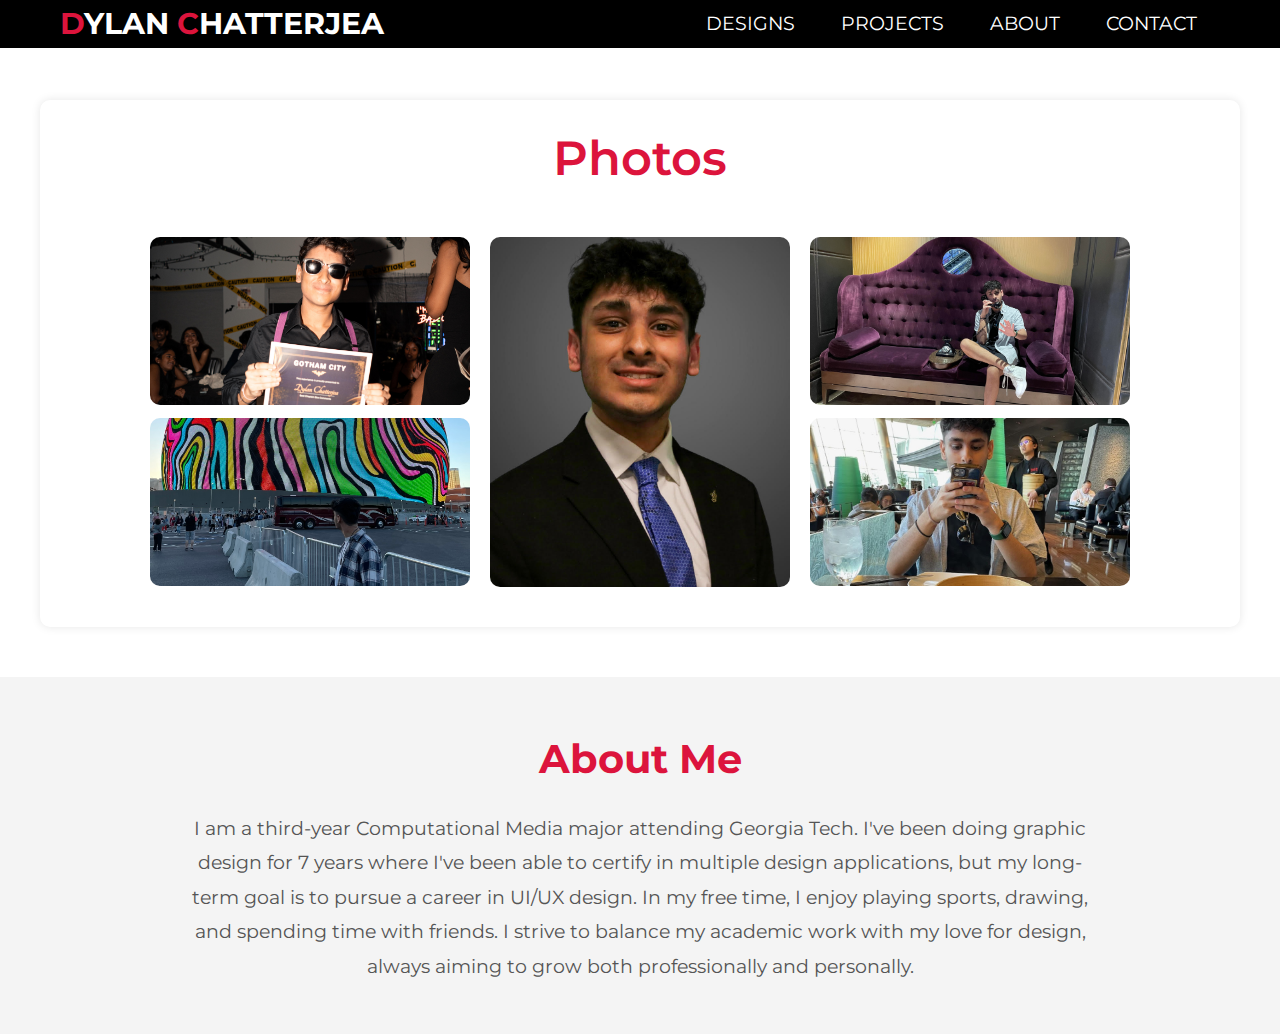
==== about.html @ 4c48ed21 "Add files via upload" ====
<!DOCTYPE html>
<html lang="en">

<head>
  <meta charset="UTF-8">
  <meta name="viewport" content="width=device-width, initial-scale=1.0">
  <title>Gallery | Dylan Chatterjea</title>
  <link href="https://fonts.googleapis.com/css2?family=Montserrat:wght@400;600&display=swap" rel="stylesheet">
  <style>
    /* General Reset and Styles */
    * {
      margin: 0;
      padding: 0;
      box-sizing: border-box;
    }

    body {
      font-family: 'Montserrat', sans-serif;
      font-size: 10px;
      line-height: 1.6;
      color: #333;
      background-color: #f4f4f4;
    }

    /* Header Styling */
    #header {
      position: fixed;
      z-index: 1000;
      left: 0;
      top: 0;
      width: 100vw;
      height: auto;
      background-color: black;
    }

    #header .container {
      display: flex;
      justify-content: space-between;
      align-items: center;
      max-width: 1200px;
      margin: 0 auto;
      padding: 0 20px;
    }

    #header .brand {
      text-align: left;
      margin-right: auto;
    }

    #header .brand a {
      text-decoration: none;
    }

    #header .brand h1 {
      color: #fff;
      font-size: 30px;
      text-transform: uppercase;
      margin: 0;
    }

    #header .brand h1 span {
      color: crimson;
    }

    #header .nav-list ul {
      display: flex;
      list-style-type: none;
      margin-left: auto;
    }

    #header .nav-list ul li {
      margin: 0 15px;
    }

    #header .nav-list ul li a {
      text-decoration: none;
      color: #fff;
      font-size: 19px;
      padding: 8px;
      position: relative;
      text-transform: uppercase;
      transition: color 0.3s ease;
    }

    /* Removed the underline effect */
    #header .nav-list ul li a:hover {
      color: crimson; /* Change text color to red on hover */
    }

    /* Gallery Section Styles */
    #gallery {
      padding: 100px 20px 50px;
      background-color: #fff;
    }

    .gallery-section {
      max-width: 1200px;
      margin: 0 auto;
      padding: 20px;
      background-color: #fff;
      box-shadow: 0 0 10px rgba(0, 0, 0, 0.1);
      border-radius: 10px;
    }

    .gallery-header {
      text-align: center;
      margin-bottom: 40px;
    }

    .gallery-header h1 {
      font-size: 3rem;
      font-weight: 600;
      color: crimson;
    }

    /* Flexbox Layout */
    .gallery {
      display: flex;
      flex-wrap: wrap;
      justify-content: center;
      gap: 20px;
    }

    /* Gallery Item */
    .gallery-item {
      width: 100%;
      height: 100%;
      object-fit: cover;
      border-radius: 10px;
    }

    /* Two Images: Each takes half of the height */
    .two-images {
      display: flex;
      flex-direction: column;
      height: 350px;
      justify-content: space-between;
      margin-bottom: 20px;
      width: 320px;
    }

    .two-images img {
      width: 100%;
      height: 48%;
      object-fit: cover;
      margin-bottom: 4%;
    }

    /* One Image: Takes full height */
    .one-image {
      display: flex;
      justify-content: center;
      align-items: center;
      height: 350px;
      width: 300px;
    }

    .one-image img {
      width: 100%;
      height: 100%;
      object-fit: cover;
    }

    /* About Me Section */
    #about-me {
      padding: 50px 20px;
      background-color: #f4f4f4;
      text-align: center;
    }

    #about-me h2 {
      font-size: 2.5rem;
      margin-bottom: 20px;
      color: crimson;
    }

    #about-me p {
      font-size: 1.2rem;
      line-height: 1.8;
      max-width: 900px;
      margin: 0 auto;
      color: #555;
    }
  </style>
</head>

<body>
  <!-- Header -->
  <section id="header">
    <div class="container">
      <div class="brand">
        <a href="index.html">
          <h1><span>D</span>ylan <span>C</span>hatterjea</h1>
        </a>
      </div>
      <div class="nav-list">
        <ul>
          <li><a href="designs.html">Designs</a></li>
          <li><a href="projects.html">Projects</a></li>
          <li><a href="about.html">About</a></li>
          <li><a href="contact.html">Contact</a></li>
        </ul>
      </div>
    </div>
  </section>
  <!-- End Header -->

  <!-- Gallery Section -->
  <section id="gallery">
    <div class="gallery-section">
      <!-- Gallery Header -->
      <div class="gallery-header">
        <h1>Photos</h1>
      </div>

      <!-- Gallery Layout -->
      <div class="gallery">
        <!-- Two Images -->
        <div class="two-images">
          <img src="images/About me/1.jpg" alt="Photo 1" class="gallery-item">
          <img src="images/About me/2.jpg" alt="Photo 2" class="gallery-item">
        </div>

        <!-- One Image -->
        <div class="one-image">
          <img src="images/About me/main.jpg" alt="Photo 3" class="gallery-item">
        </div>

        <!-- Two Images -->
        <div class="two-images">
          <img src="images/About me/3.jpg" alt="Photo 4" class="gallery-item">
          <img src="images/About me/7csy343j.png" alt="Photo 5" class="gallery-item">
        </div>
      </div>
    </div>
  </section>
  <!-- End Gallery Section -->
  <!-- About Me Section -->
  <section id="about-me">
    <div class="about-me-content">
      <h2>About Me</h2>
      <p>
        I am a third-year Computational Media major attending Georgia Tech. I've been doing graphic design for 7 years where I've been able to certify in multiple design applications, 
        but my long-term goal is to pursue a career in UI/UX design. In my free time, I enjoy
        playing sports, drawing, and spending time with friends. I strive to balance my academic work with my love for
        design, always aiming to grow both professionally and personally.
      </p>
    </div>
  </section>
  <!-- End About Me Section -->
</body>

</html>
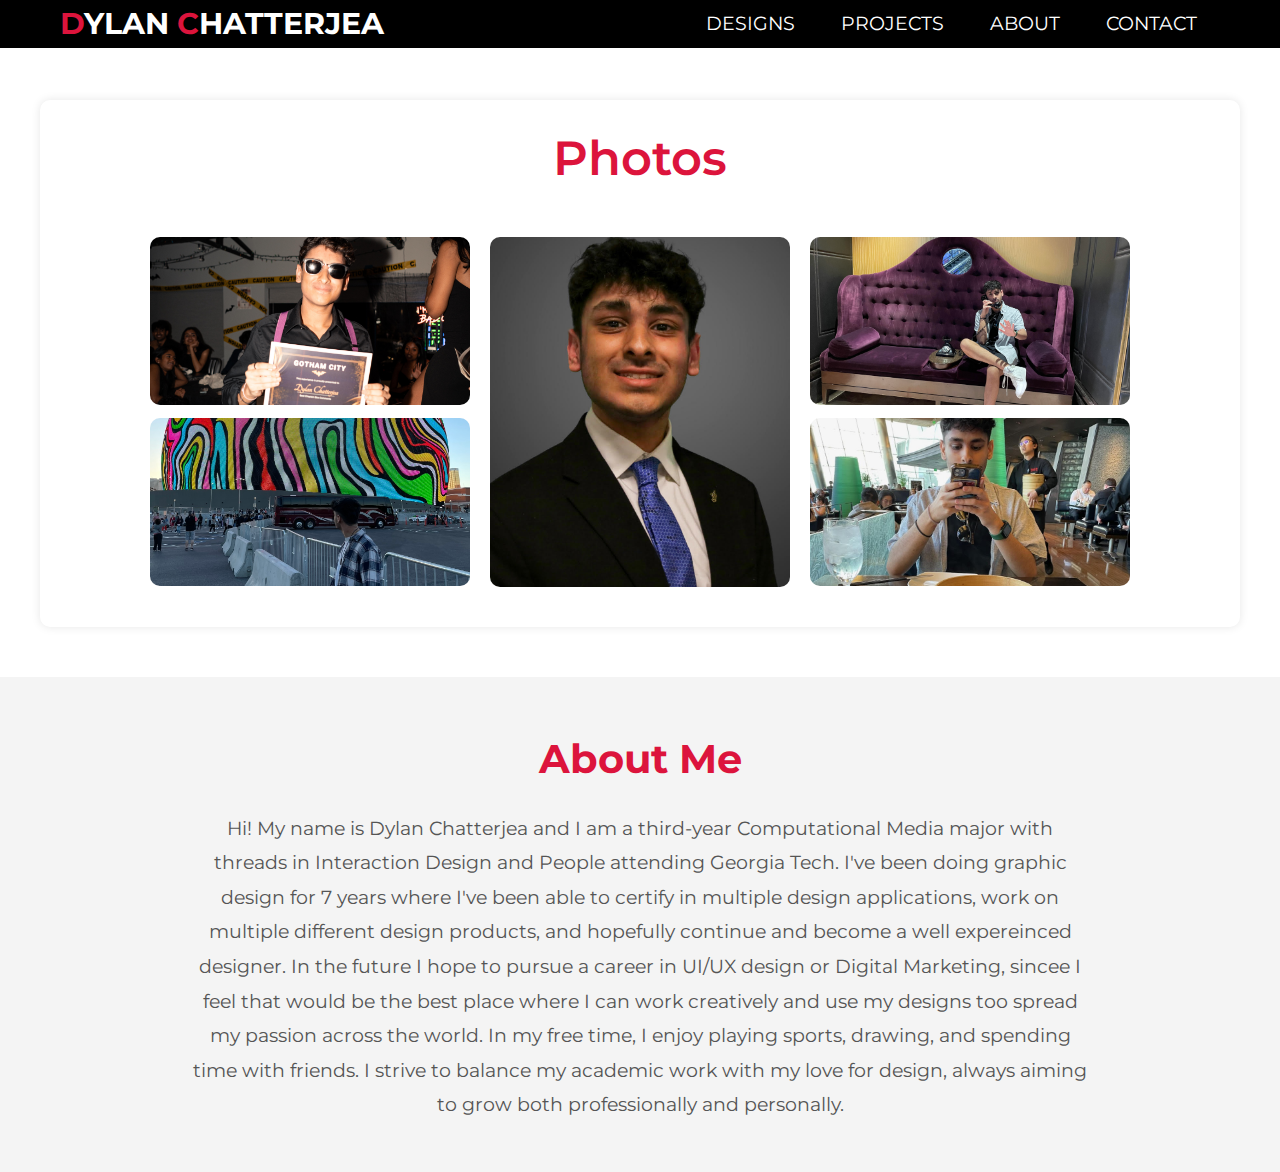
==== commit 3192e847: "Update about.html" ====
--- a/about.html
+++ b/about.html
@@ -240,8 +240,8 @@
     <div class="about-me-content">
       <h2>About Me</h2>
       <p>
-        I am a third-year Computational Media major attending Georgia Tech. I've been doing graphic design for 7 years where I've been able to certify in multiple design applications, 
-        but my long-term goal is to pursue a career in UI/UX design. In my free time, I enjoy
+        Hi! My name is Dylan Chatterjea and I am a third-year Computational Media major with threads in Interaction Design and People attending Georgia Tech. I've been doing graphic design for 7 years where I've been able to certify in multiple design applications, work on multiple different design products, and hopefully continue and become a well expereinced designer.
+        In the future I hope to pursue a career in UI/UX design or Digital Marketing, sincee I feel that would be the best place where I can work creatively and use my designs too spread my passion across the world. In my free time, I enjoy
         playing sports, drawing, and spending time with friends. I strive to balance my academic work with my love for
         design, always aiming to grow both professionally and personally.
       </p>
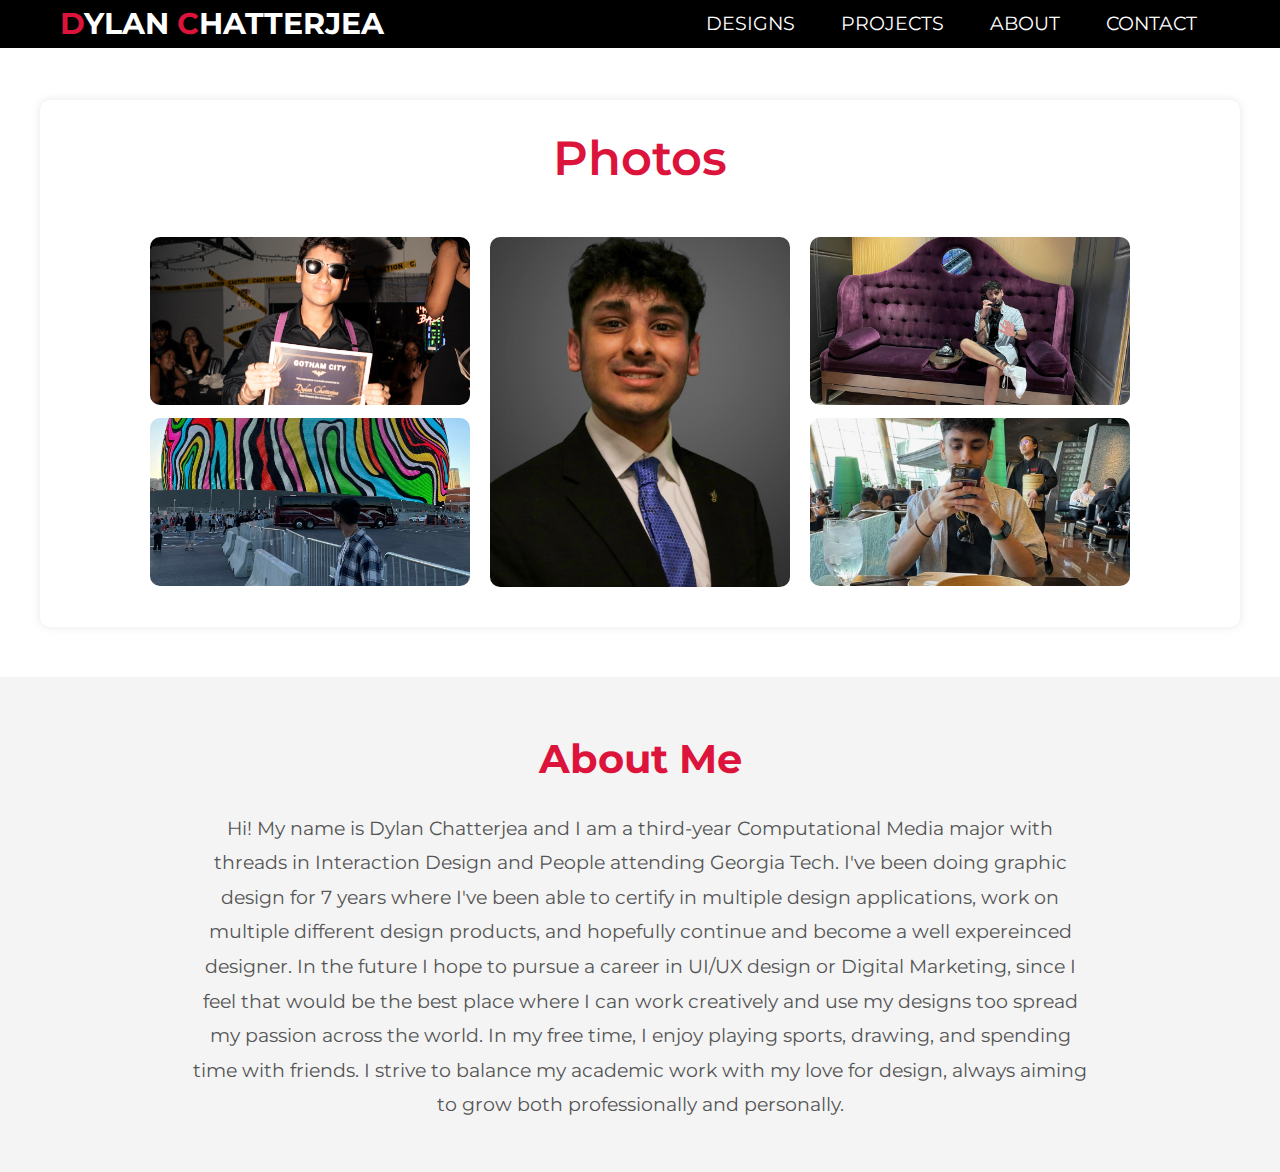
==== commit acad9041: "Update about.html" ====
--- a/about.html
+++ b/about.html
@@ -1,6 +1,14 @@
 <!DOCTYPE html>
 <html lang="en">
-
+<!-- Google tag (gtag.js) -->
+<script async src="https://www.googletagmanager.com/gtag/js?id=G-1YJ1RQT5E6"></script>
+<script>
+  window.dataLayer = window.dataLayer || [];
+  function gtag(){dataLayer.push(arguments);}
+  gtag('js', new Date());
+
+  gtag('config', 'G-1YJ1RQT5E6');
+</script>
 <head>
   <meta charset="UTF-8">
   <meta name="viewport" content="width=device-width, initial-scale=1.0">
@@ -241,7 +249,7 @@
       <h2>About Me</h2>
       <p>
         Hi! My name is Dylan Chatterjea and I am a third-year Computational Media major with threads in Interaction Design and People attending Georgia Tech. I've been doing graphic design for 7 years where I've been able to certify in multiple design applications, work on multiple different design products, and hopefully continue and become a well expereinced designer.
-        In the future I hope to pursue a career in UI/UX design or Digital Marketing, sincee I feel that would be the best place where I can work creatively and use my designs too spread my passion across the world. In my free time, I enjoy
+        In the future I hope to pursue a career in UI/UX design or Digital Marketing, since I feel that would be the best place where I can work creatively and use my designs too spread my passion across the world. In my free time, I enjoy
         playing sports, drawing, and spending time with friends. I strive to balance my academic work with my love for
         design, always aiming to grow both professionally and personally.
       </p>
